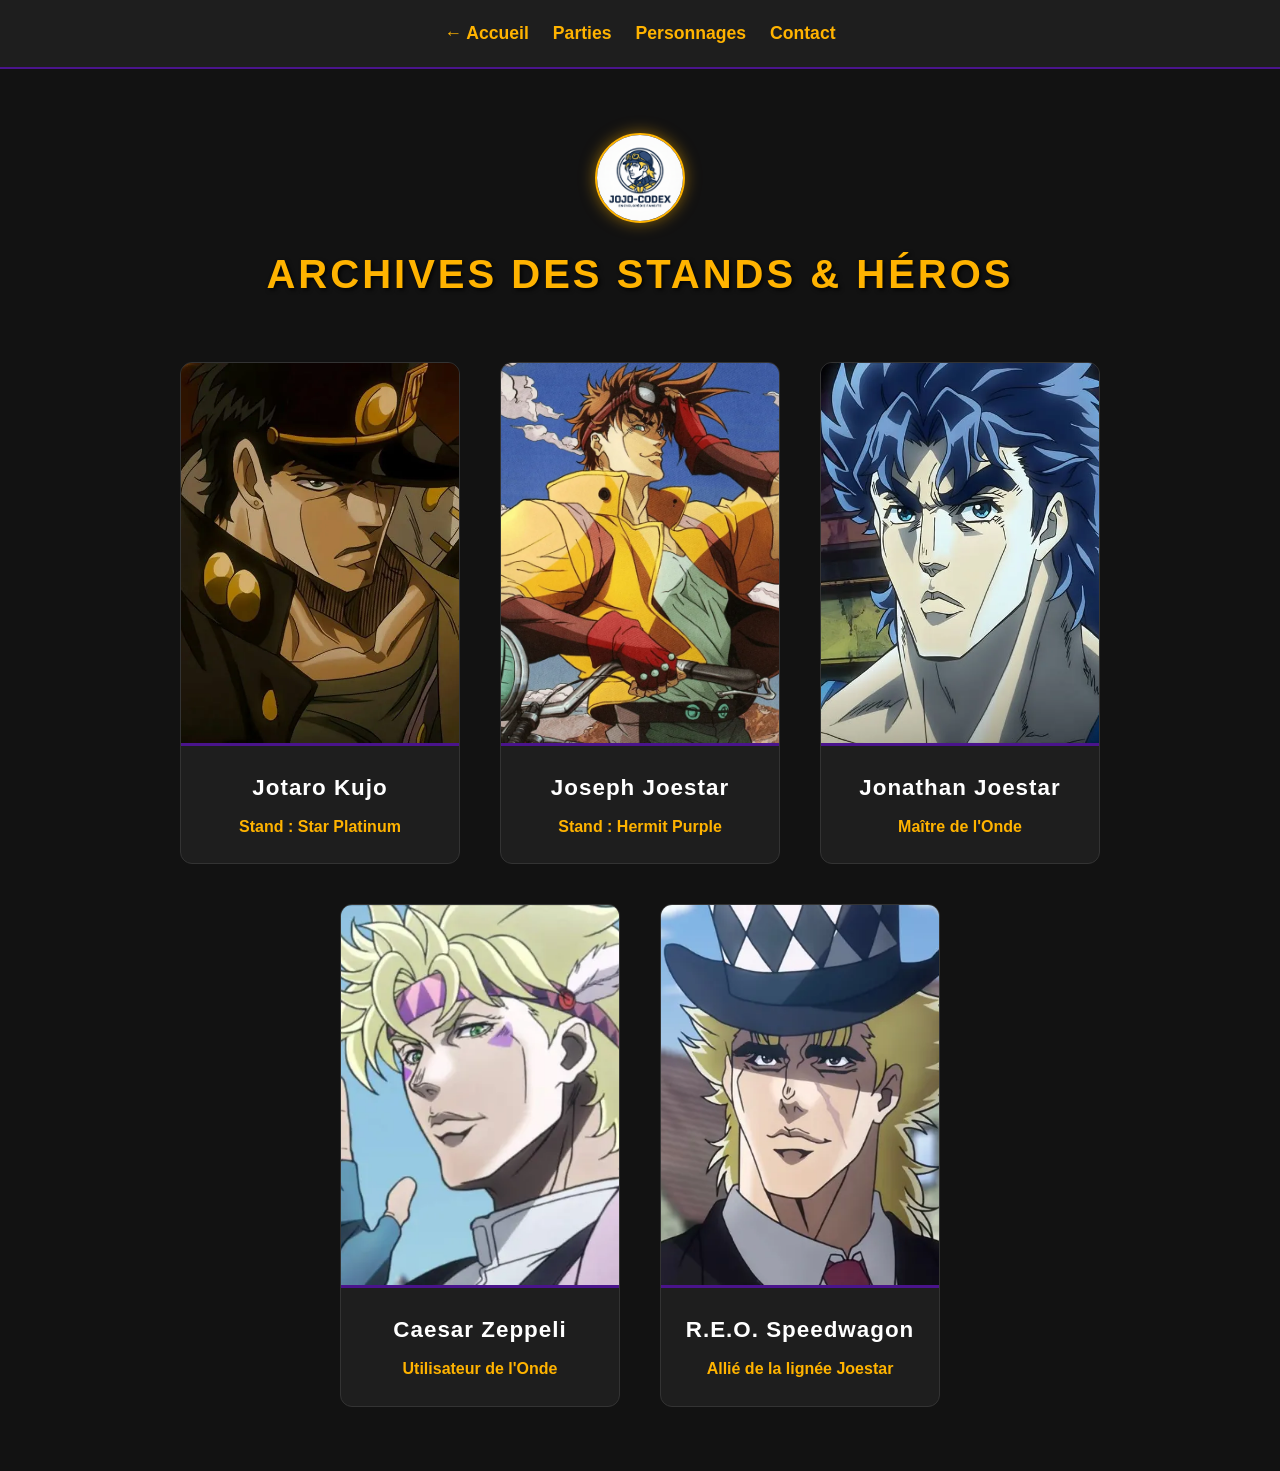
==== stands.html @ 0914ebcf "ajout de la page stand et du css qui va avec" ====
<!DOCTYPE html>
<html lang="fr">
<head>
  <meta charset="UTF-8">
  <meta name="viewport" content="width=device-width, initial-scale=1.0">
  <title>Archives des Stands - JoJo Codex</title>
  
  <!-- Liens vers les feuilles de style selon ta structure modulaire -->
  <link rel="stylesheet" href="css/pages/_stands.css">
</head>
<body>

  <!-- Navigation vers les autres fichiers de la racine -->
  <nav class="codex-nav">
    <a href="index.html" class="nav-link">← Accueil</a>
    <a href="parts.html" class="nav-link">Parties</a>
    <a href="characters.html" class="nav-link">Personnages</a>
    <a href="contact.html" class="nav-link">Contact</a>
  </nav>

  <main>
    <!-- Section Stands / Héros -->
    <section id="stands-section" class="jojo-section">
      <header class="section-header">
        <img src="assets/images/ui/logo-diego-brando.jpg" alt="Emblème Diego Brando" class="section-logo" />
        <h2>Archives des Stands & Héros</h2>
      </header>
      
      <div class="heroes-grid">
        <!-- Fiche Jotaro -->
        <article class="hero-card">
          <div class="card-image">
            <img src="assets/images/heroes/jotaro.webp" alt="Jotaro Kujo" />
          </div>
          <div class="card-content">
            <h3>Jotaro Kujo</h3>
            <p class="stand-name">Stand : Star Platinum</p>
          </div>
        </article>

        <!-- Fiche Joseph -->
        <article class="hero-card">
          <div class="card-image">
            <img src="assets/images/heroes/joseph.webp" alt="Joseph Joestar" />
          </div>
          <div class="card-content">
            <h3>Joseph Joestar</h3>
            <p class="stand-name">Stand : Hermit Purple</p>
          </div>
        </article>

        <!-- Fiche Jonathan -->
        <article class="hero-card">
          <div class="card-image">
            <img src="assets/images/heroes/jonathan-jo.webp" alt="Jonathan Joestar" />
          </div>
          <div class="card-content">
            <h3>Jonathan Joestar</h3>
            <p class="stand-name">Maître de l'Onde</p>
          </div>
        </article>

        <!-- Fiche Caesar -->
        <article class="hero-card">
          <div class="card-image">
            <img src="assets/images/heroes/caesar.webp" alt="Caesar Zeppeli" />
          </div>
          <div class="card-content">
            <h3>Caesar Zeppeli</h3>
            <p class="stand-name">Utilisateur de l'Onde</p>
          </div>
        </article>

        <!-- Fiche Speedwagon -->
        <article class="hero-card">
          <div class="card-image">
            <img src="assets/images/heroes/speedwagon.webp" alt="Speedwagon" />
          </div>
          <div class="card-content">
            <h3>R.E.O. Speedwagon</h3>
            <p class="stand-name">Allié de la lignée Joestar</p>
          </div>
        </article>
      </div>
    </section>
  </main>

</body>
</html>
---- css/pages/_stands.css ----
/* =========================================
   STYLE COMPLET - PAGE STANDS (jojo-codex)
   Fichier : css/pages/stands.css
========================================= */

/* --- 1. RESET ET VARIABLES --- */
:root {
  --jojo-primary: #4a148c;   /* Violet profond */
  --jojo-secondary: #ffb300; /* Or / Jaune (Thème Brando) */
  --jojo-bg: #121212;        /* Fond très sombre */
  --jojo-surface: #1e1e1e;   /* Fond des cartes et de la nav */
  --jojo-text: #ffffff;      /* Texte clair */
  --font-main: 'Segoe UI', Tahoma, Geneva, Verdana, sans-serif;
  --transition-speed: 0.3s;
}

/* Réinitialisation globale pour éviter les conflits */
* {
  margin: 0;
  padding: 0;
  box-sizing: border-box;
}

body {
  background-color: var(--jojo-bg);
  color: var(--jojo-text);
  font-family: var(--font-main);
  line-height: 1.6;
  overflow-x: hidden; /* Empêche le défilement horizontal */
}

/* --- 2. BARRE DE NAVIGATION --- */
.codex-nav {
  padding: 1.2rem 2rem;
  background-color: var(--jojo-surface);
  border-bottom: 2px solid var(--jojo-primary);
  display: flex;
  gap: 1.5rem;
  flex-wrap: wrap;
  justify-content: center;
}

.nav-link {
  color: var(--jojo-secondary);
  text-decoration: none;
  font-weight: bold;
  font-size: 1.1rem;
  transition: color var(--transition-speed) ease, text-shadow var(--transition-speed) ease;
}

.nav-link:hover {
  color: var(--jojo-text);
  text-shadow: 0 0 8px rgba(255, 179, 0, 0.6);
}

/* --- 3. EN-TÊTE DE LA SECTION --- */
#stands-section {
  padding: 4rem 2rem;
}

.section-header {
  text-align: center;
  margin-bottom: 3.5rem;
  display: flex;
  flex-direction: column;
  align-items: center;
  gap: 1.2rem;
}

.section-logo {
  width: 90px;
  height: 90px;
  border-radius: 50%;
  border: 2px solid var(--jojo-secondary);
  box-shadow: 0 0 15px rgba(255, 179, 0, 0.5);
  object-fit: cover;
}

.section-header h2 {
  color: var(--jojo-secondary);
  font-size: 2.5rem;
  text-transform: uppercase;
  letter-spacing: 3px;
  margin: 0;
  text-shadow: 2px 2px 4px rgba(0,0,0,0.8);
}

/* --- 4. GRILLE ET CARTES (FLEXBOX) --- */
.heroes-grid {
  display: flex;
  flex-wrap: wrap;
  justify-content: center;
  gap: 2.5rem;
  max-width: 1200px;
  margin: 0 auto;
}

.hero-card {
  background-color: var(--jojo-surface);
  border: 1px solid #333;
  border-radius: 12px;
  overflow: hidden;
  width: 100%;
  max-width: 280px;
  display: flex;
  flex-direction: column;
  transition: transform var(--transition-speed) ease, box-shadow var(--transition-speed) ease;
}

.hero-card:hover {
  transform: translateY(-8px); /* Fait "sauter" la carte vers le haut */
  box-shadow: 0 12px 25px rgba(74, 20, 140, 0.7); /* Lueur violette */
  border-color: var(--jojo-primary);
}

.card-image {
  width: 100%;
  height: 380px;
  overflow: hidden;
  background-color: #000;
}

.card-image img {
  width: 100%;
  height: 100%;
  object-fit: cover;
  transition: transform var(--transition-speed) ease;
}

/* Zoom sur l'image au survol de la carte */
.hero-card:hover .card-image img {
  transform: scale(1.08); 
}

.card-content {
  padding: 1.5rem;
  text-align: center;
  flex-grow: 1;
  display: flex;
  flex-direction: column;
  justify-content: center;
  border-top: 3px solid var(--jojo-primary);
}

.card-content h3 {
  margin: 0 0 0.5rem 0;
  color: var(--jojo-text);
  font-size: 1.4rem;
  letter-spacing: 1px;
}

.card-content .stand-name {
  margin: 0;
  color: var(--jojo-secondary);
  font-size: 1rem;
  font-weight: bold;
}

/* --- 5. RESPONSIVE (Tablettes & Mobiles) --- */
@media (max-width: 768px) {
  .section-header h2 {
    font-size: 2rem;
  }
  
  .hero-card {
    /* Sur tablette : 2 cartes par ligne */
    max-width: calc(50% - 1.25rem); 
  }
}

@media (max-width: 550px) {
  .hero-card {
    /* Sur mobile : 1 seule carte par ligne */
    max-width: 100%; 
  }
  
  .card-image {
    height: 300px;
  }

  .codex-nav {
    flex-direction: column;
    align-items: center;
    gap: 1rem;
  }
}
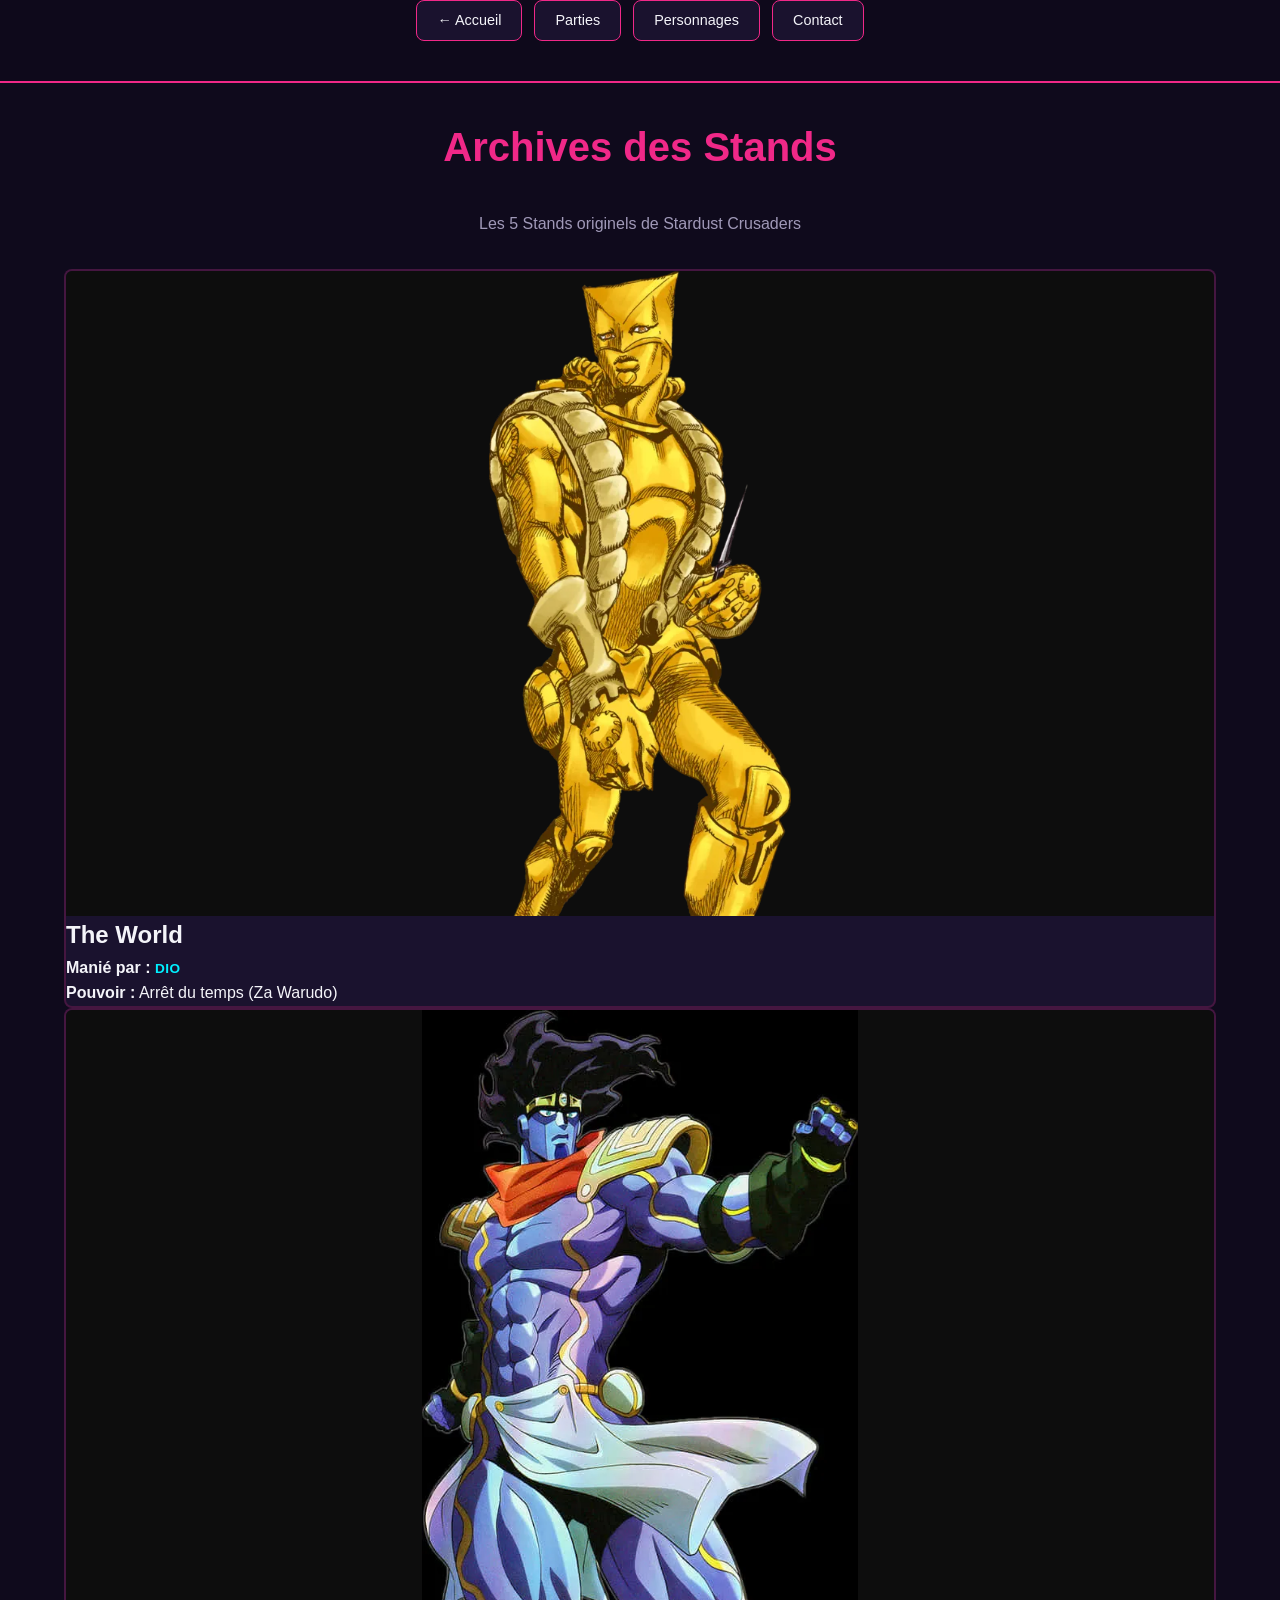
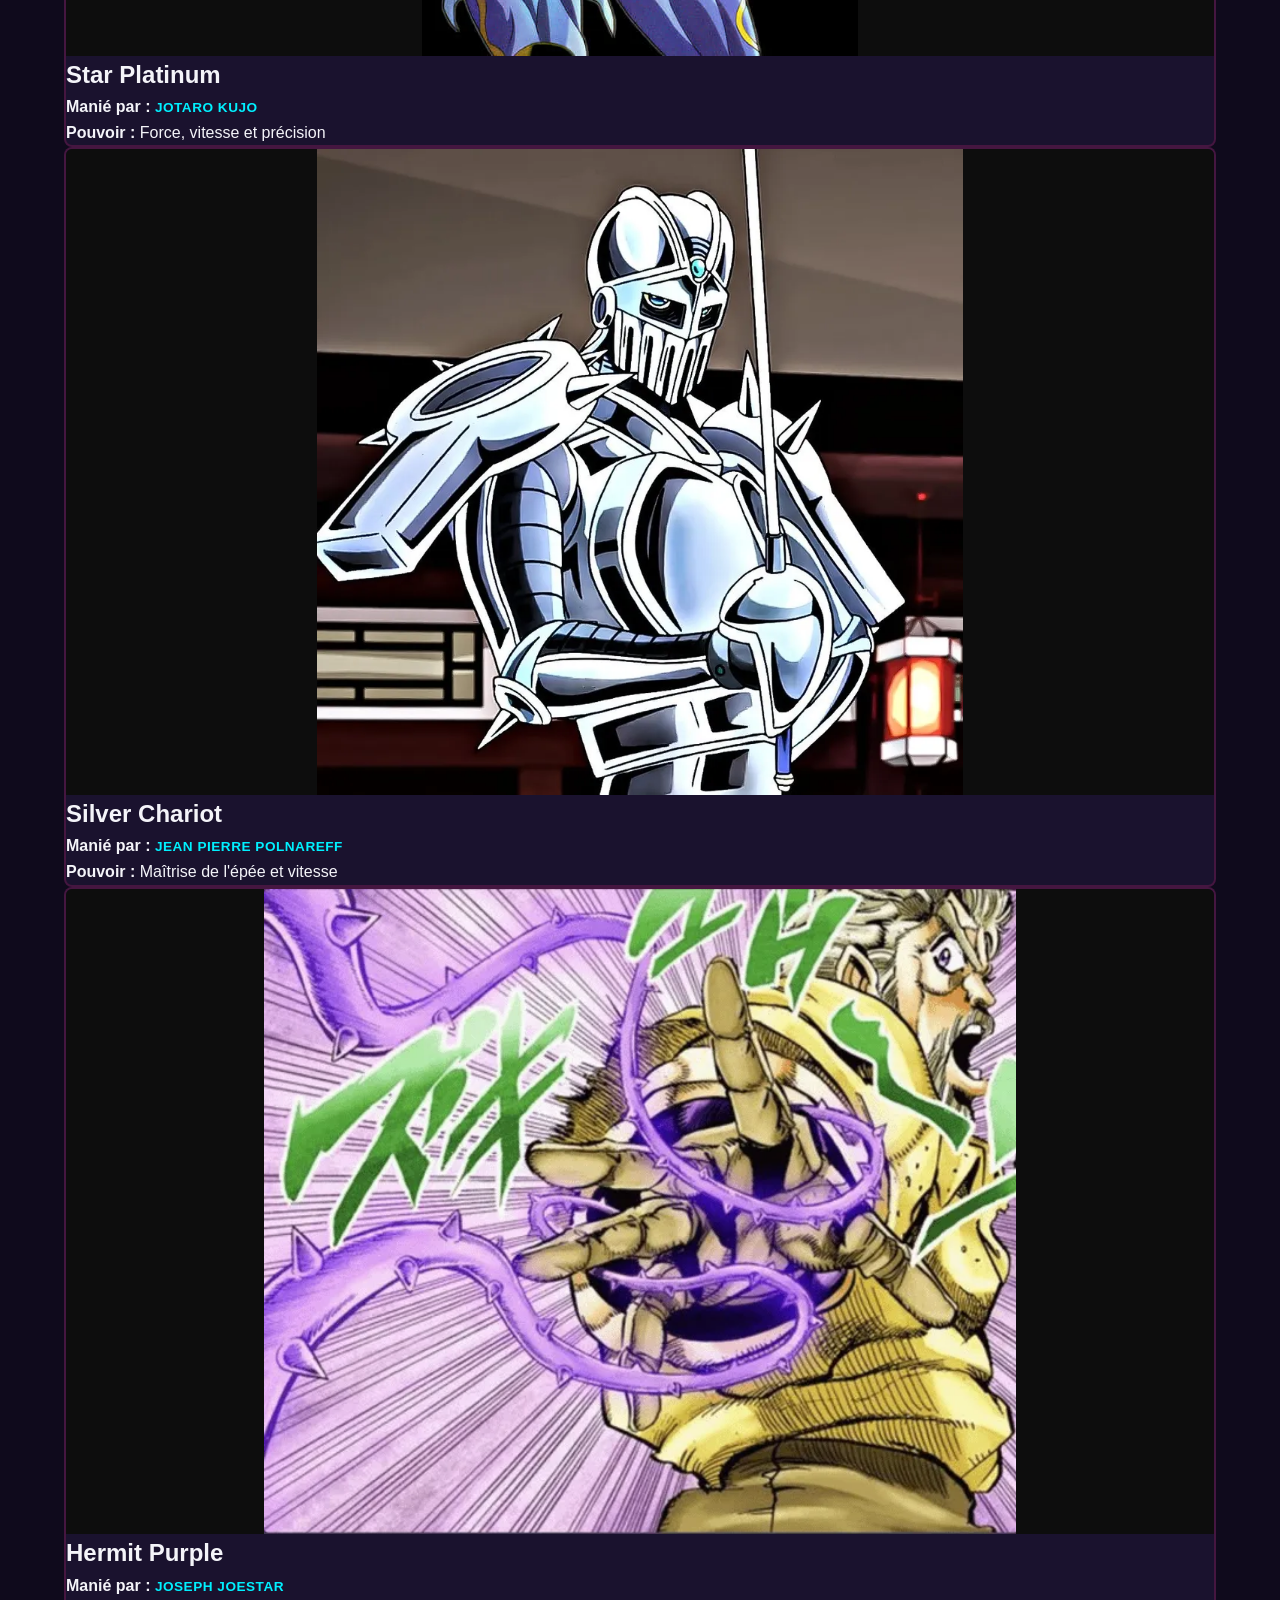
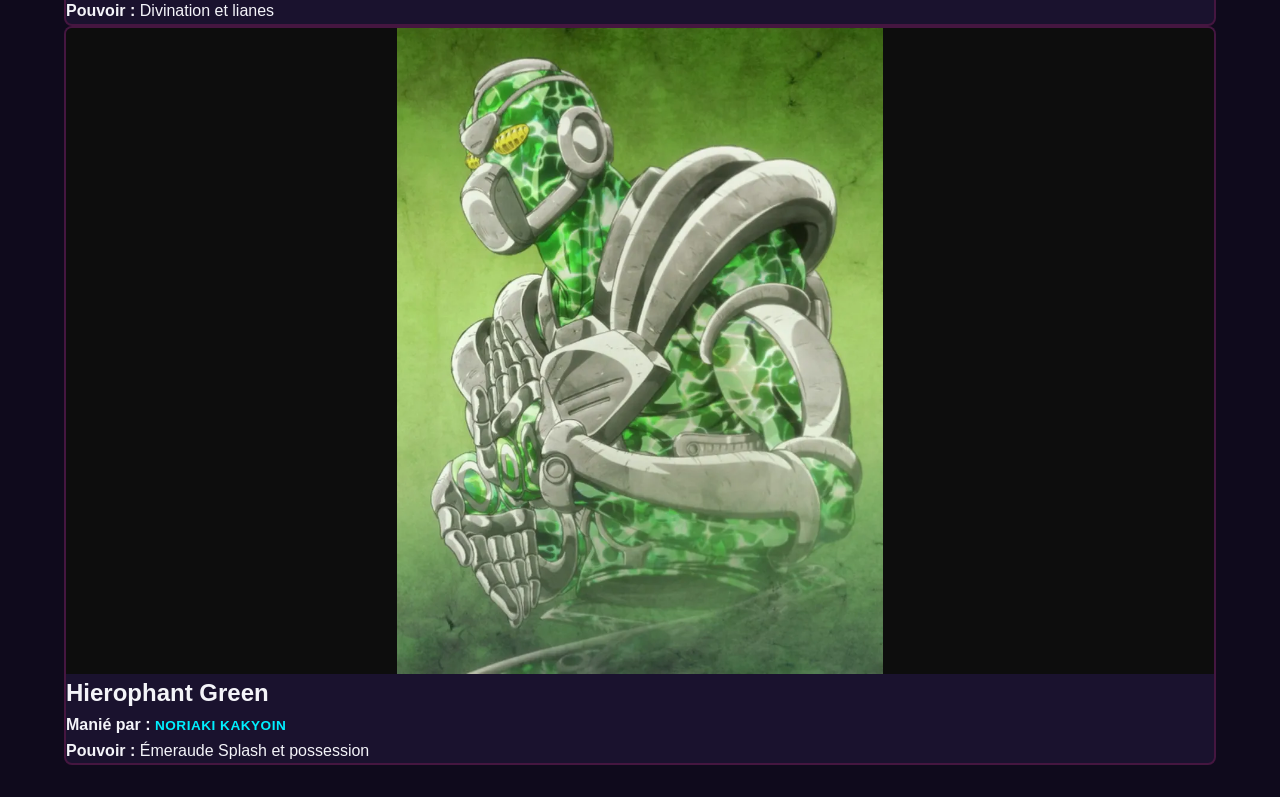
==== commit 6aff45a6: "ajout de stand" ====
--- a/stands.html
+++ b/stands.html
@@ -2,87 +2,86 @@
 <html lang="fr">
 <head>
   <meta charset="UTF-8">
-  <meta name="viewport" content="width=device-width, initial-scale=1.0">
-  <title>Archives des Stands - JoJo Codex</title>
-  
-  <!-- Liens vers les feuilles de style selon ta structure modulaire -->
+  <title>Archives des Stands</title>
+  <!-- 1. Charge tes variables, ton fond et tes polices globales -->
+  <link rel="stylesheet" href="css/main.css">
+  <!-- 2. Charge la structure des cartes que je t'ai donnée -->
   <link rel="stylesheet" href="css/pages/_stands.css">
 </head>
 <body>
 
-  <!-- Navigation vers les autres fichiers de la racine -->
-  <nav class="codex-nav">
-    <a href="index.html" class="nav-link">← Accueil</a>
-    <a href="parts.html" class="nav-link">Parties</a>
-    <a href="characters.html" class="nav-link">Personnages</a>
-    <a href="contact.html" class="nav-link">Contact</a>
-  </nav>
+  <header class="site-header">
+    <nav class="filter-bar">
+      <a href="index.html" class="filter-btn">← Accueil</a>
+      <a href="#" class="filter-btn">Parties</a>
+      <a href="#" class="filter-btn">Personnages</a>
+      <a href="#" class="filter-btn">Contact</a>
+    </nav>
+  </header>
 
-  <main>
-    <!-- Section Stands / Héros -->
-    <section id="stands-section" class="jojo-section">
-      <header class="section-header">
-        <img src="assets/images/ui/logo-diego-brando.jpg" alt="Emblème Diego Brando" class="section-logo" />
-        <h2>Archives des Stands & Héros</h2>
-      </header>
-      
-      <div class="heroes-grid">
-        <!-- Fiche Jotaro -->
-        <article class="hero-card">
-          <div class="card-image">
-            <img src="assets/images/heroes/jotaro.webp" alt="Jotaro Kujo" />
-          </div>
-          <div class="card-content">
-            <h3>Jotaro Kujo</h3>
-            <p class="stand-name">Stand : Star Platinum</p>
-          </div>
-        </article>
+  <main class="characters-container">
+    <h1 class="page-title">Archives des Stands</h1>
+    <p style="text-align: center; color: var(--color-text-muted); margin-bottom: 2rem;">Les 5 Stands originels de Stardust Crusaders</p>
 
-        <!-- Fiche Joseph -->
-        <article class="hero-card">
-          <div class="card-image">
-            <img src="assets/images/heroes/joseph.webp" alt="Joseph Joestar" />
-          </div>
-          <div class="card-content">
-            <h3>Joseph Joestar</h3>
-            <p class="stand-name">Stand : Hermit Purple</p>
-          </div>
-        </article>
+    <div class="stand-gallery">
 
-        <!-- Fiche Jonathan -->
-        <article class="hero-card">
-          <div class="card-image">
-            <img src="assets/images/heroes/jonathan-jo.webp" alt="Jonathan Joestar" />
-          </div>
-          <div class="card-content">
-            <h3>Jonathan Joestar</h3>
-            <p class="stand-name">Maître de l'Onde</p>
-          </div>
-        </article>
+      <article class="stand-card">
+        <div class="stand-image-wrapper">
+          <!-- Vérifie le dossier exact de tes images, c'est pour ça qu'elles ne s'affichent pas -->
+          <img src="assets/images/stands/theworld.webp" alt="The World">
+        </div>
+        <div class="stand-info">
+          <h2 class="stand-name">The World</h2>
+          <p class="stand-details"><strong>Manié par :</strong> <span class="role-tag">DIO</span></p>
+          <p class="stand-details"><strong>Pouvoir :</strong> Arrêt du temps (Za Warudo)</p>
+        </div>
+      </article>
 
-        <!-- Fiche Caesar -->
-        <article class="hero-card">
-          <div class="card-image">
-            <img src="assets/images/heroes/caesar.webp" alt="Caesar Zeppeli" />
-          </div>
-          <div class="card-content">
-            <h3>Caesar Zeppeli</h3>
-            <p class="stand-name">Utilisateur de l'Onde</p>
-          </div>
-        </article>
+      <article class="stand-card">
+        <div class="stand-image-wrapper">
+          <img src="assets/images/stands/starplat.webp" alt="Star Platinum">
+        </div>
+        <div class="stand-info">
+          <h2 class="stand-name">Star Platinum</h2>
+          <p class="stand-details"><strong>Manié par :</strong> <span class="role-tag">Jotaro Kujo</span></p>
+          <p class="stand-details"><strong>Pouvoir :</strong> Force, vitesse et précision</p>
+        </div>
+      </article>
 
-        <!-- Fiche Speedwagon -->
-        <article class="hero-card">
-          <div class="card-image">
-            <img src="assets/images/heroes/speedwagon.webp" alt="Speedwagon" />
-          </div>
-          <div class="card-content">
-            <h3>R.E.O. Speedwagon</h3>
-            <p class="stand-name">Allié de la lignée Joestar</p>
-          </div>
-        </article>
-      </div>
-    </section>
+      <article class="stand-card">
+        <div class="stand-image-wrapper">
+          <img src="assets/images/stands/silver.webp" alt="Silver Chariot">
+        </div>
+        <div class="stand-info">
+          <h2 class="stand-name">Silver Chariot</h2>
+          <p class="stand-details"><strong>Manié par :</strong> <span class="role-tag">Jean Pierre Polnareff</span></p>
+          <p class="stand-details"><strong>Pouvoir :</strong> Maîtrise de l'épée et vitesse</p>
+        </div>
+      </article>
+
+      <article class="stand-card">
+        <div class="stand-image-wrapper">
+          <img src="assets/images/stands/hermit.webp" alt="Hermit Purple">
+        </div>
+        <div class="stand-info">
+          <h2 class="stand-name">Hermit Purple</h2>
+          <p class="stand-details"><strong>Manié par :</strong> <span class="role-tag">Joseph Joestar</span></p>
+          <p class="stand-details"><strong>Pouvoir :</strong> Divination et lianes</p>
+        </div>
+      </article>
+
+      <article class="stand-card">
+        <div class="stand-image-wrapper">
+          <img src="assets/images/stands/hierophant.webp" alt="Hierophant Green">
+        </div>
+        <div class="stand-info">
+          <h2 class="stand-name">Hierophant Green</h2>
+          <p class="stand-details"><strong>Manié par :</strong> <span class="role-tag">Noriaki Kakyoin</span></p>
+          <p class="stand-details"><strong>Pouvoir :</strong> Émeraude Splash et possession</p>
+        </div>
+      </article>
+
+    </div>
   </main>
 
 </body>
--- a/css/main.css
+++ b/css/main.css
@@ -0,0 +1,12 @@
+/* BASE */
+@import 'base/_variables.css';
+@import 'base/_reset.css';
+
+/* COMPONENTS */
+@import 'components/_nav.css';
+@import 'components/_buttons.css';
+@import 'components/_cards.css';
+@import 'components/_footer.css';
+
+/* PAGES */
+@import 'pages/_home.css';
--- a/css/pages/_stands.css
+++ b/css/pages/_stands.css
@@ -1,186 +1,260 @@
-/* =========================================
-   STYLE COMPLET - PAGE STANDS (jojo-codex)
-   Fichier : css/pages/stands.css
-========================================= */
-
-/* --- 1. RESET ET VARIABLES --- */
-:root {
-  --jojo-primary: #4a148c;   /* Violet profond */
-  --jojo-secondary: #ffb300; /* Or / Jaune (Thème Brando) */
-  --jojo-bg: #121212;        /* Fond très sombre */
-  --jojo-surface: #1e1e1e;   /* Fond des cartes et de la nav */
-  --jojo-text: #ffffff;      /* Texte clair */
-  --font-main: 'Segoe UI', Tahoma, Geneva, Verdana, sans-serif;
-  --transition-speed: 0.3s;
-}
-
-/* Réinitialisation globale pour éviter les conflits */
-* {
-  margin: 0;
-  padding: 0;
-  box-sizing: border-box;
-}
-
-body {
-  background-color: var(--jojo-bg);
-  color: var(--jojo-text);
-  font-family: var(--font-main);
-  line-height: 1.6;
-  overflow-x: hidden; /* Empêche le défilement horizontal */
-}
-
-/* --- 2. BARRE DE NAVIGATION --- */
-.codex-nav {
-  padding: 1.2rem 2rem;
-  background-color: var(--jojo-surface);
-  border-bottom: 2px solid var(--jojo-primary);
-  display: flex;
-  gap: 1.5rem;
-  flex-wrap: wrap;
-  justify-content: center;
-}
-
-.nav-link {
-  color: var(--jojo-secondary);
-  text-decoration: none;
-  font-weight: bold;
-  font-size: 1.1rem;
-  transition: color var(--transition-speed) ease, text-shadow var(--transition-speed) ease;
-}
-
-.nav-link:hover {
-  color: var(--jojo-text);
-  text-shadow: 0 0 8px rgba(255, 179, 0, 0.6);
-}
-
-/* --- 3. EN-TÊTE DE LA SECTION --- */
-#stands-section {
+/* Grille des Arcs */
+.parts-preview {
   padding: 4rem 2rem;
-}
-
-.section-header {
-  text-align: center;
-  margin-bottom: 3.5rem;
-  display: flex;
-  flex-direction: column;
-  align-items: center;
-  gap: 1.2rem;
-}
-
-.section-logo {
-  width: 90px;
-  height: 90px;
-  border-radius: 50%;
-  border: 2px solid var(--jojo-secondary);
-  box-shadow: 0 0 15px rgba(255, 179, 0, 0.5);
-  object-fit: cover;
-}
-
-.section-header h2 {
-  color: var(--jojo-secondary);
-  font-size: 2.5rem;
-  text-transform: uppercase;
-  letter-spacing: 3px;
-  margin: 0;
-  text-shadow: 2px 2px 4px rgba(0,0,0,0.8);
-}
-
-/* --- 4. GRILLE ET CARTES (FLEXBOX) --- */
-.heroes-grid {
-  display: flex;
-  flex-wrap: wrap;
-  justify-content: center;
-  gap: 2.5rem;
   max-width: 1200px;
   margin: 0 auto;
 }
 
-.hero-card {
-  background-color: var(--jojo-surface);
-  border: 1px solid #333;
-  border-radius: 12px;
-  overflow: hidden;
-  width: 100%;
-  max-width: 280px;
+.section-title {
+  text-align: center;
+  margin-bottom: 2.5rem;
+}
+
+.section-title h2 {
+  font-family: var(--font-heading);
+  font-size: 2.5rem;
+  color: var(--color-primary);
+}
+
+.parts-grid {
+  display: grid;
+  grid-template-columns: repeat(auto-fit, minmax(220px, 1fr));
+  gap: 1.5rem;
+}
+
+.part-card {
+  background-color: var(--color-surface);
+  border: 2px solid rgba(240, 40, 136, 0.2);
+  border-radius: var(--radius-sm);
+  padding: 1.5rem;
+  transition: var(--transition);
+}
+
+.part-card:hover {
+  transform: translateY(-4px);
+  border-color: var(--color-secondary);
+}
+
+.part-number {
+  font-family: var(--font-heading);
+  color: var(--color-accent);
+}
+
+.part-card h3 {
+  font-family: var(--font-heading);
+  font-size: 1.5rem;
+  margin: 0.4rem 0;
+}
+
+.part-era {
+  color: var(--color-text-muted);
+  font-size: 0.85rem;
+  margin-bottom: 1rem;
+}
+
+.card-link {
+  color: var(--color-secondary);
+  font-weight: 700;
+}
+
+/* Stand Focus */
+.featured-stand {
+  max-width: 1200px;
+  margin: 0 auto 4rem;
+  padding: 0 2rem;
+}
+
+.featured-container {
+  background-color: var(--color-surface);
+  border: 2px solid var(--color-accent);
+  border-radius: var(--radius-lg);
+  padding: 2rem;
+  position: relative;
+}
+
+
+
+.featured-info h2 {
+  font-family: var(--font-heading);
+  font-size: 2rem;
+  color: var(--color-secondary);
+}
+
+.stand-user {
+  color: var(--color-primary);
+  margin-bottom: 0.8rem;
+}
+
+.stand-desc {
+  color: var(--color-text-muted);
+}
+/* Badge classique (dans une liste ou une carte normale) */
+.badge {
+  display: inline-block;
+  padding: 0.25rem 0.6rem;
+  font-size: 0.8rem;
+  font-weight: 600;
+  border-radius: 4px;
+  background-color: var(--color-primary, #6b21a8);
+  color: #ffffff;
+  margin-bottom: 0.5rem;
+}
+
+/* Badge spécial pour l'encadré Featured Stand */
+.featured-container .badge {
+  position: absolute;
+  top: -12px;
+  left: 20px;
+  background-color: var(--color-accent);
+  color: #000;
+  font-family: var(--font-heading);
+  margin-bottom: 0;
+}
+
+/* Variantes de couleurs pour les parties */
+.badge.part-7 {
+  background-color: #d97706;
+}
+
+.badge.part-3 {
+  background-color: #2563eb;
+}
+/* Container principal */
+.characters-container {
+  max-width: 1200px;
+  margin: 0 auto;
+  padding: 2rem 1.5rem;
+}
+
+.page-title {
+  text-align: center;
+  font-family: var(--font-heading);
+  font-size: 2.5rem;
+  color: var(--color-primary);
+  margin-bottom: 2rem;
+}
+
+/* Barre de filtres */
+.filter-bar {
+  display: flex;
+  justify-content: center;
+  gap: 0.75rem;
+  flex-wrap: wrap;
+  margin-bottom: 2.5rem;
+}
+
+.filter-btn {
+  background-color: var(--color-surface);
+  color: var(--color-text);
+  border: 1px solid var(--color-primary);
+  padding: 0.5rem 1.25rem;
+  border-radius: var(--radius-sm);
+  cursor: pointer;
+  font-family: var(--font-heading);
+  font-size: 0.9rem;
+  transition: var(--transition);
+}
+
+.filter-btn:hover,
+.filter-btn.active {
+  background-color: var(--color-primary);
+  color: #ffffff;
+}
+
+/* Grille de cartes */
+.cards-grid {
+  display: grid;
+  grid-template-columns: repeat(auto-fill, minmax(260px, 1fr));
+  gap: 1.5rem;
+}
+
+/* Style de chaque carte */
+.card {
+  background-color: var(--color-surface);
+  border: 2px solid rgba(240, 40, 136, 0.2);
+  border-radius: var(--radius-sm);
+  overflow: hidden;
   display: flex;
   flex-direction: column;
-  transition: transform var(--transition-speed) ease, box-shadow var(--transition-speed) ease;
-}
-
-.hero-card:hover {
-  transform: translateY(-8px); /* Fait "sauter" la carte vers le haut */
-  box-shadow: 0 12px 25px rgba(74, 20, 140, 0.7); /* Lueur violette */
-  border-color: var(--jojo-primary);
-}
-
+  transition: var(--transition);
+}
+
+.card:hover {
+  transform: translateY(-5px);
+  border-color: var(--color-secondary);
+}
+
+/* Formatage propre des images */
 .card-image {
   width: 100%;
-  height: 380px;
-  overflow: hidden;
-  background-color: #000;
+  height: 220px;
+  overflow: hidden;
+  background-color: #111;
 }
 
 .card-image img {
   width: 100%;
   height: 100%;
   object-fit: cover;
-  transition: transform var(--transition-speed) ease;
-}
-
-/* Zoom sur l'image au survol de la carte */
-.hero-card:hover .card-image img {
-  transform: scale(1.08); 
-}
-
+  transition: transform 0.3s ease;
+}
+
+.card:hover .card-image img {
+  transform: scale(1.05);
+}
+
+/* Contenu textuel de la carte */
 .card-content {
-  padding: 1.5rem;
-  text-align: center;
+  padding: 1.25rem;
+  display: flex;
+  flex-direction: column;
+  gap: 0.4rem;
   flex-grow: 1;
+}
+
+.card-content h2 {
+  font-family: var(--font-heading);
+  font-size: 1.35rem;
+  margin-top: 0.2rem;
+}
+
+.role-tag {
+  font-weight: 700;
+  color: var(--color-secondary);
+  font-size: 0.85rem;
+  text-transform: uppercase;
+  letter-spacing: 0.5px;
+}
+
+.description {
+  color: var(--color-text-muted);
+  font-size: 0.9rem;
+  line-height: 1.4;
+  margin-top: 0.3rem;
+}
+.stand-card {
+  background-color: var(--color-surface);
+  border: 2px solid rgba(240, 40, 136, 0.2);
+  border-radius: var(--radius-sm);
+  overflow: hidden;
   display: flex;
   flex-direction: column;
-  justify-content: center;
-  border-top: 3px solid var(--jojo-primary);
-}
-
-.card-content h3 {
-  margin: 0 0 0.5rem 0;
-  color: var(--jojo-text);
-  font-size: 1.4rem;
-  letter-spacing: 1px;
-}
-
-.card-content .stand-name {
-  margin: 0;
-  color: var(--jojo-secondary);
-  font-size: 1rem;
-  font-weight: bold;
-}
-
-/* --- 5. RESPONSIVE (Tablettes & Mobiles) --- */
-@media (max-width: 768px) {
-  .section-header h2 {
-    font-size: 2rem;
-  }
-  
-  .hero-card {
-    /* Sur tablette : 2 cartes par ligne */
-    max-width: calc(50% - 1.25rem); 
-  }
-}
-
-@media (max-width: 550px) {
-  .hero-card {
-    /* Sur mobile : 1 seule carte par ligne */
-    max-width: 100%; 
-  }
-  
-  .card-image {
-    height: 300px;
-  }
-
-  .codex-nav {
-    flex-direction: column;
-    align-items: center;
-    gap: 1rem;
-  }
+  height: 100%; /* Force toutes les cartes de la ligne à la même taille */
+  transition: var(--transition);
+}
+
+.stand-image-wrapper {
+  width: 100%;
+  aspect-ratio: 16 / 9; /* Remplace par 1/1 pour un format carré, ou 3/4 pour un portrait */
+  overflow: hidden;
+  background-color: #111;
+}
+
+.stand-image-wrapper img {
+  width: 100%;
+  height: 100%;
+  object-fit: contain; /* L'image s'affiche en entier, quitte à laisser des bandes noires sur les côtés ou en haut/bas */
+  background-color: #0d0d0d; /* Fond assorti au thème si l'image n'occupe pas tout l'espace */
+  transition: transform 0.3s ease;
+  display: block;
 }
